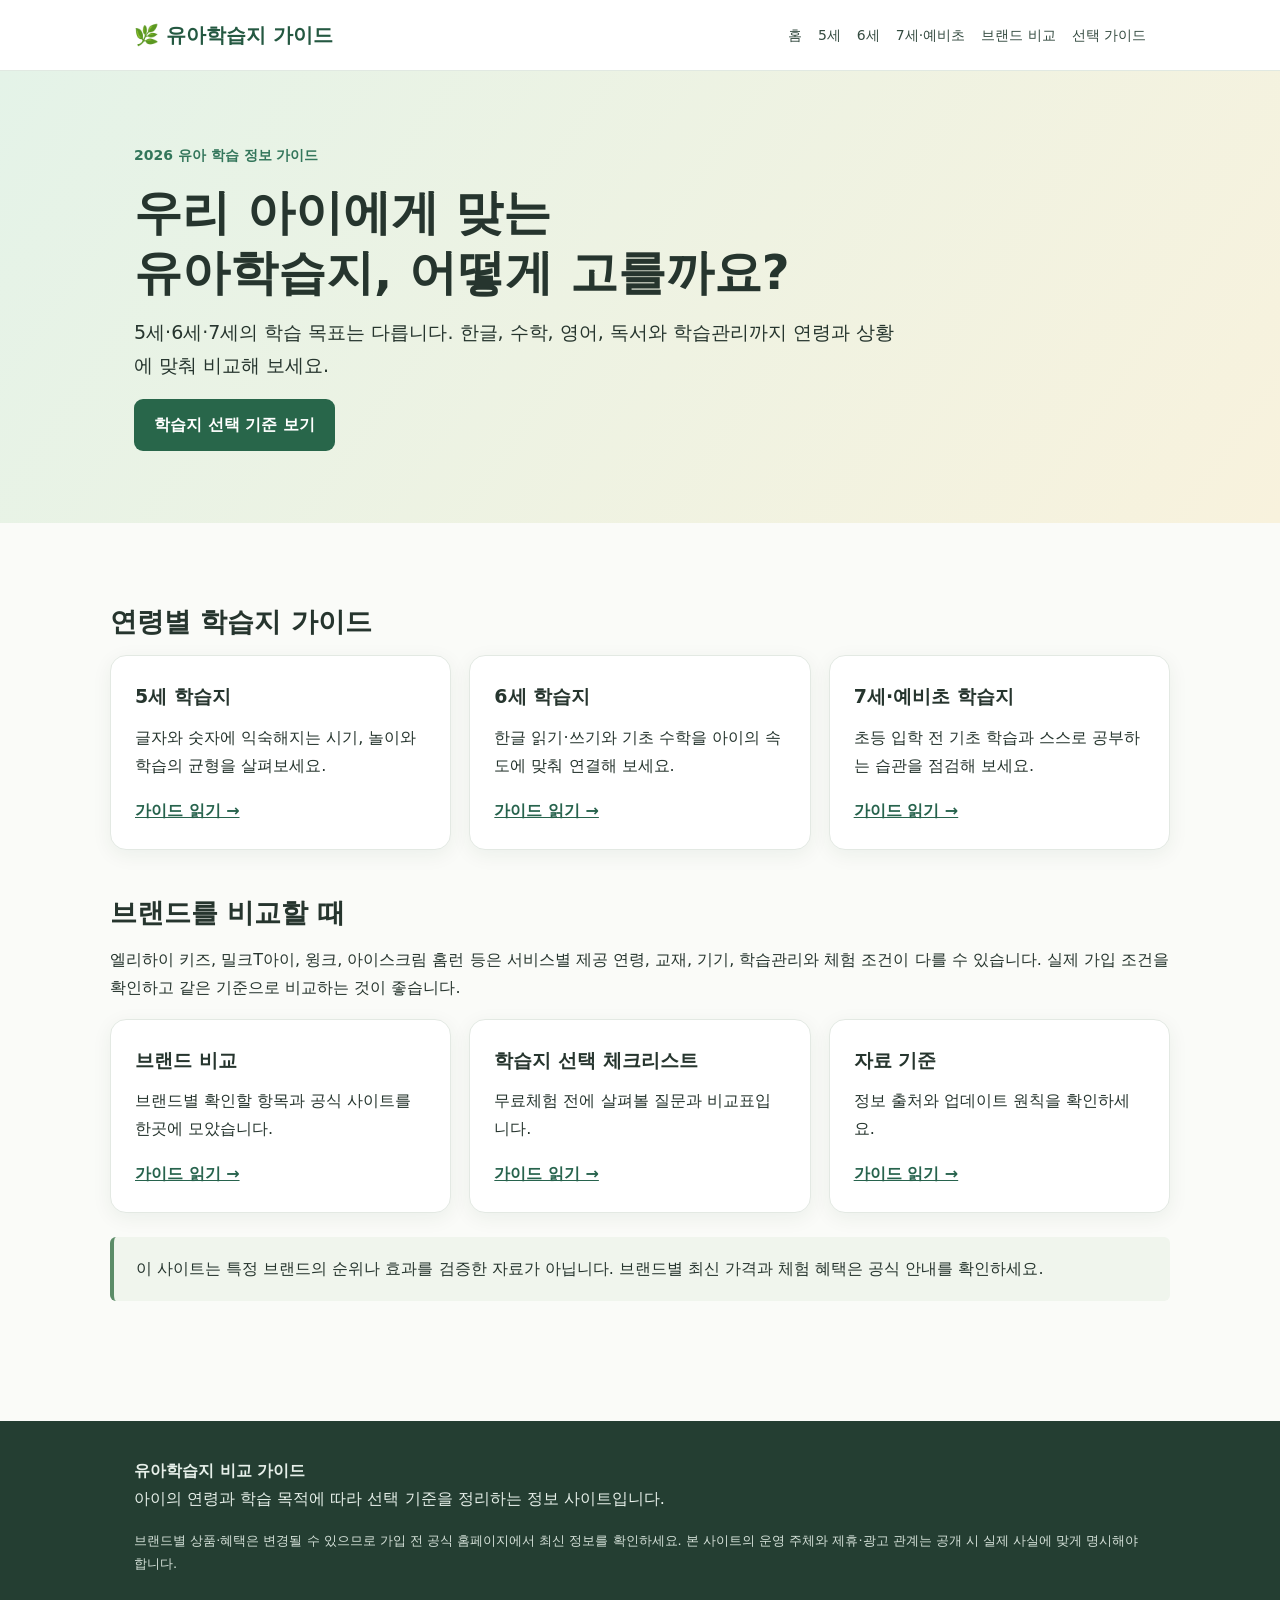
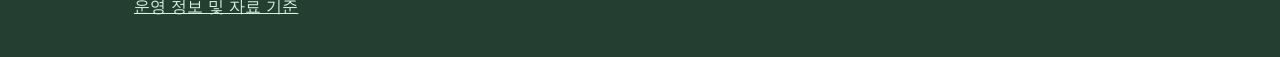
==== index.html @ fa005f48 "Add files via upload" ====
<!doctype html><html lang="ko"><head><meta charset="utf-8"><meta name="viewport" content="width=device-width, initial-scale=1"><title>유아학습지 추천·비교 | 유아학습지 비교 가이드</title><meta name="description" content="5세부터 7세까지 유아학습지를 고를 때 확인할 학습 과목, 관리 방식, 무료체험 및 비교 기준을 정리했습니다."><meta name="robots" content="index,follow,max-snippet:-1"><link rel="canonical" href="https://jjh950621-star.github.io/index.html"><link rel="stylesheet" href="style.css"><meta property="og:type" content="website"><meta property="og:title" content="유아학습지 추천·비교"><meta property="og:description" content="5세부터 7세까지 유아학습지를 고를 때 확인할 학습 과목, 관리 방식, 무료체험 및 비교 기준을 정리했습니다."><meta property="og:url" content="https://jjh950621-star.github.io/index.html"><script type="application/ld+json">{"@context":"https://schema.org","@type":"WebPage","name":"유아학습지 추천·비교","description":"5세부터 7세까지 유아학습지를 고를 때 확인할 학습 과목, 관리 방식, 무료체험 및 비교 기준을 정리했습니다.","inLanguage":"ko-KR","url":"https://jjh950621-star.github.io/index.html"}</script></head><body><header><div class="wrap nav"><a class="logo" href="index.html">🌿 유아학습지 가이드</a><nav class="links" aria-label="주요 메뉴"><a href="index.html">홈</a><a href="age-5.html">5세</a><a href="age-6.html">6세</a><a href="age-7.html">7세·예비초</a><a href="brands.html">브랜드 비교</a><a href="guide.html">선택 가이드</a></nav></div></header><section class="hero"><div class="wrap"><div class="eyebrow">2026 유아 학습 정보 가이드</div><h1>우리 아이에게 맞는<br>유아학습지, 어떻게 고를까요?</h1><p class="lead">5세·6세·7세의 학습 목표는 다릅니다. 한글, 수학, 영어, 독서와 학습관리까지 연령과 상황에 맞춰 비교해 보세요.</p><a class="btn" href="guide.html">학습지 선택 기준 보기</a></div></section><main class="wrap section"><h2>연령별 학습지 가이드</h2><div class="grid"><article class="card"><h3>5세 학습지</h3><p>글자와 숫자에 익숙해지는 시기, 놀이와 학습의 균형을 살펴보세요.</p><a href="age-5.html">가이드 읽기 →</a></article><article class="card"><h3>6세 학습지</h3><p>한글 읽기·쓰기와 기초 수학을 아이의 속도에 맞춰 연결해 보세요.</p><a href="age-6.html">가이드 읽기 →</a></article><article class="card"><h3>7세·예비초 학습지</h3><p>초등 입학 전 기초 학습과 스스로 공부하는 습관을 점검해 보세요.</p><a href="age-7.html">가이드 읽기 →</a></article></div><h2>브랜드를 비교할 때</h2><p>엘리하이 키즈, 밀크T아이, 윙크, 아이스크림 홈런 등은 서비스별 제공 연령, 교재, 기기, 학습관리와 체험 조건이 다를 수 있습니다. 실제 가입 조건을 확인하고 같은 기준으로 비교하는 것이 좋습니다.</p><div class="grid"><article class="card"><h3>브랜드 비교</h3><p>브랜드별 확인할 항목과 공식 사이트를 한곳에 모았습니다.</p><a href="brands.html">가이드 읽기 →</a></article><article class="card"><h3>학습지 선택 체크리스트</h3><p>무료체험 전에 살펴볼 질문과 비교표입니다.</p><a href="guide.html">가이드 읽기 →</a></article><article class="card"><h3>자료 기준</h3><p>정보 출처와 업데이트 원칙을 확인하세요.</p><a href="about.html">가이드 읽기 →</a></article></div><div class="notice">이 사이트는 특정 브랜드의 순위나 효과를 검증한 자료가 아닙니다. 브랜드별 최신 가격과 체험 혜택은 공식 안내를 확인하세요.</div></main><footer><div class="wrap"><strong>유아학습지 비교 가이드</strong><p>아이의 연령과 학습 목적에 따라 선택 기준을 정리하는 정보 사이트입니다.</p><p class="small" style="color:#d5e1d9">브랜드별 상품·혜택은 변경될 수 있으므로 가입 전 공식 홈페이지에서 최신 정보를 확인하세요. 본 사이트의 운영 주체와 제휴·광고 관계는 공개 시 실제 사실에 맞게 명시해야 합니다.</p><a href="about.html">운영 정보 및 자료 기준</a></div></footer></body></html>
---- style.css ----
*{box-sizing:border-box}body{margin:0;font-family:system-ui,-apple-system,"Noto Sans KR",sans-serif;color:#26352e;background:#fafbf8;line-height:1.75}a{color:#27634d}header{background:#fff;border-bottom:1px solid #e1e9e2;position:sticky;top:0;z-index:2}.wrap{max-width:1060px;margin:auto;padding:0 24px}.nav{display:flex;justify-content:space-between;align-items:center;gap:16px;min-height:70px}.logo{font-size:20px;font-weight:800;text-decoration:none;color:#245841}.links{display:flex;flex-wrap:wrap;gap:16px}.links a{text-decoration:none;font-size:14px;color:#344b40}.hero{background:linear-gradient(125deg,#e4f3e8,#f8f2dd);padding:72px 0}.eyebrow{font-weight:700;color:#33765b;font-size:14px}h1{font-size:clamp(30px,5vw,48px);line-height:1.25;margin:14px 0}h2{font-size:27px;line-height:1.35;margin:45px 0 15px}h3{font-size:19px;margin:0 0 10px}p{margin:0 0 17px}.lead{font-size:19px;max-width:760px}.section{padding:36px 0}.grid{display:grid;grid-template-columns:repeat(3,1fr);gap:18px}.card{background:#fff;border:1px solid #e3e9e3;border-radius:16px;padding:24px;box-shadow:0 5px 20px #173a2610}.card a{font-weight:700}.tag{display:inline-block;background:#e6f3eb;color:#286349;padding:3px 10px;border-radius:20px;font-size:13px;margin-bottom:12px}.notice{padding:18px 22px;background:#f0f5ed;border-left:4px solid #5b8c67;border-radius:6px;margin:24px 0}.tablewrap{overflow:auto}table{width:100%;border-collapse:collapse;background:white}th,td{padding:14px;border:1px solid #dfe8df;text-align:left;vertical-align:top;min-width:145px}th{background:#e9f3eb}details{background:#fff;border:1px solid #e2e8e0;border-radius:10px;padding:15px 20px;margin:10px 0}summary{font-weight:700;cursor:pointer}footer{background:#243e32;color:#e6efe9;margin-top:60px;padding:36px 0}footer a{color:#d5f2df}.crumb{font-size:13px;color:#66756b;padding-top:22px}.article{max-width:850px}.small{font-size:13px;color:#66756b}.btn{display:inline-block;padding:12px 20px;background:#28664a;color:white;text-decoration:none;border-radius:9px;font-weight:700}@media(max-width:720px){.nav{align-items:flex-start;flex-direction:column;padding:14px 0}.links{gap:10px}.grid{grid-template-columns:1fr}.hero{padding:48px 0}.section{padding:20px 0}h2{font-size:23px}}
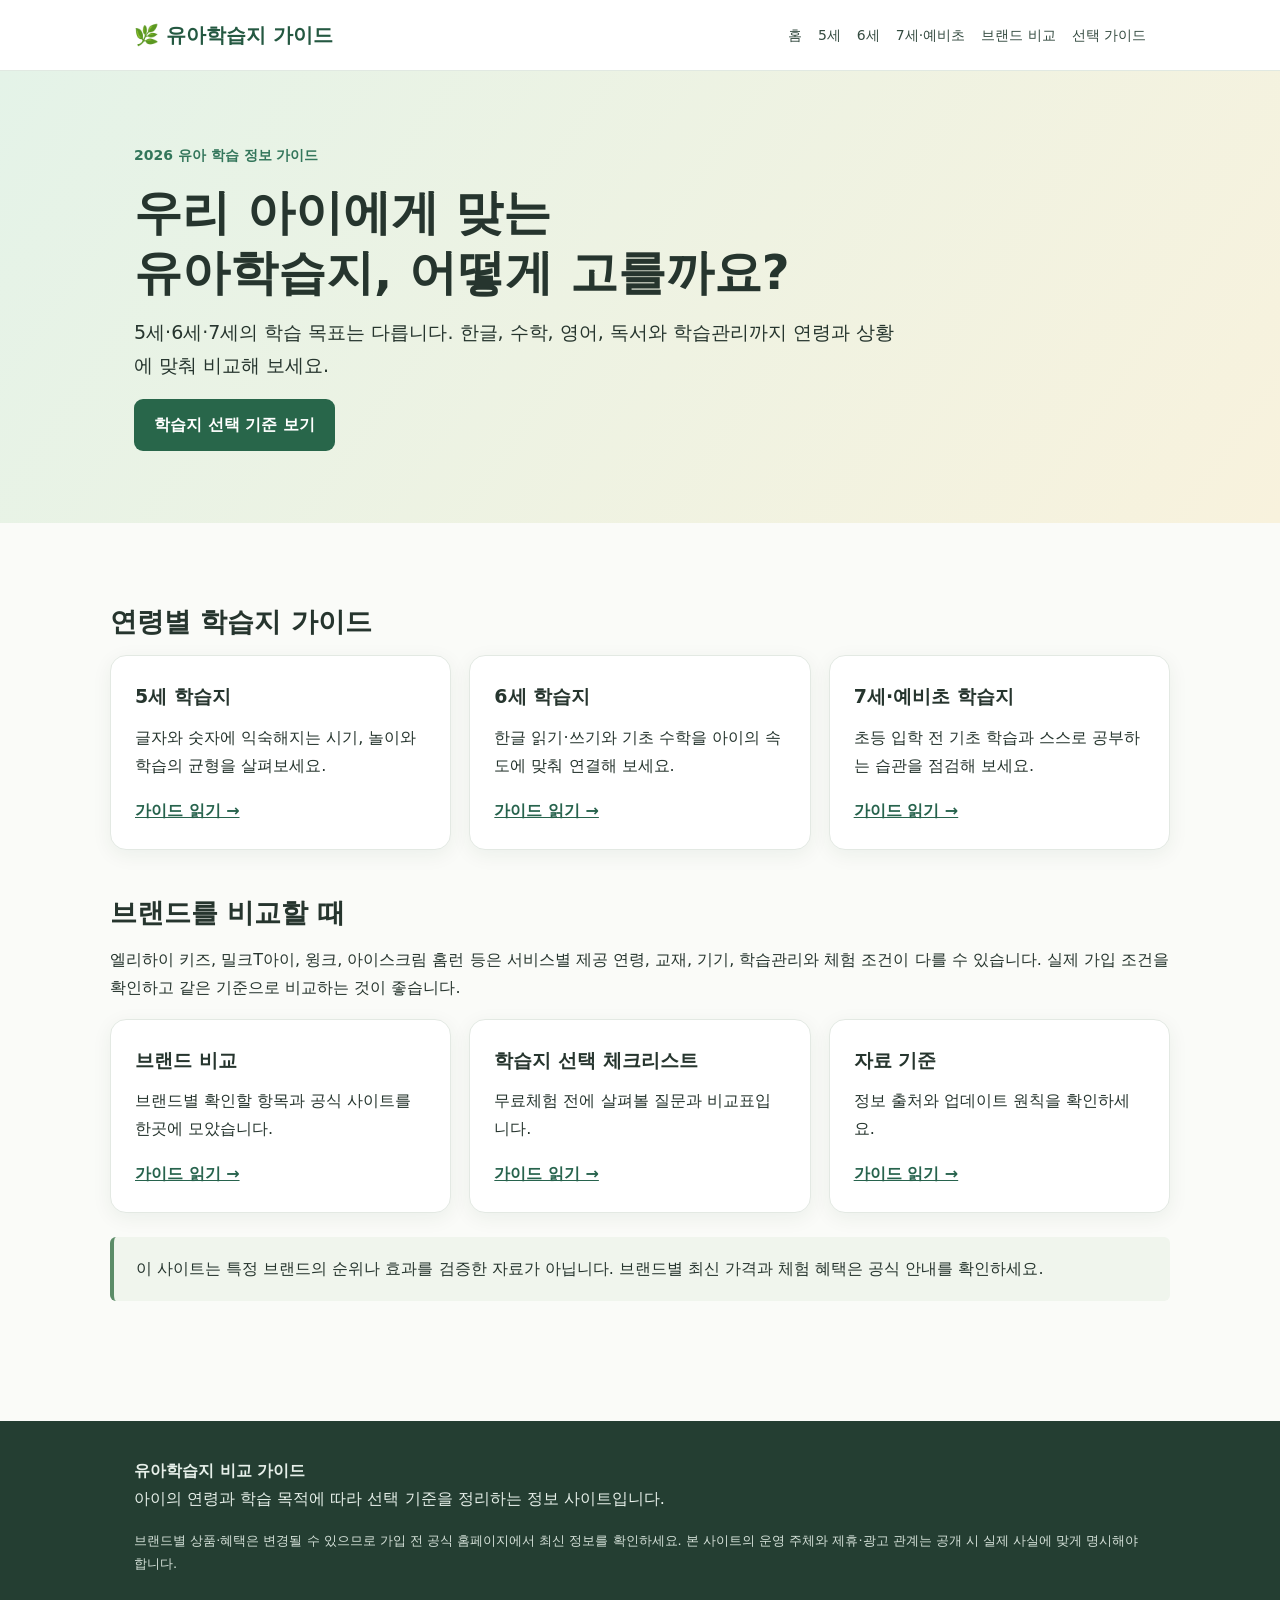
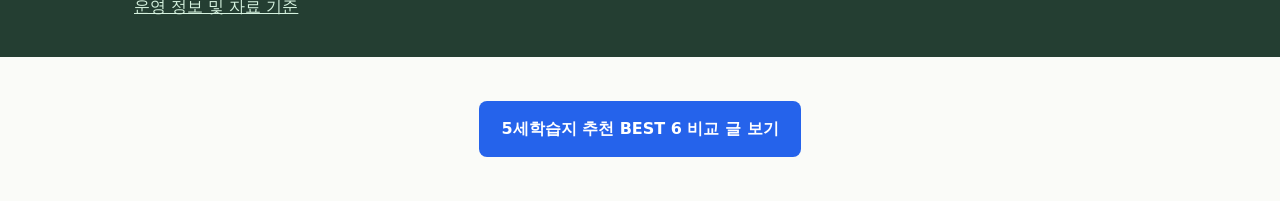
==== commit e1139fe1: "Update index.html" ====
--- a/index.html
+++ b/index.html
@@ -1 +1,3 @@
-<!doctype html><html lang="ko"><head><meta charset="utf-8"><meta name="viewport" content="width=device-width, initial-scale=1"><title>유아학습지 추천·비교 | 유아학습지 비교 가이드</title><meta name="description" content="5세부터 7세까지 유아학습지를 고를 때 확인할 학습 과목, 관리 방식, 무료체험 및 비교 기준을 정리했습니다."><meta name="robots" content="index,follow,max-snippet:-1"><link rel="canonical" href="https://jjh950621-star.github.io/index.html"><link rel="stylesheet" href="style.css"><meta property="og:type" content="website"><meta property="og:title" content="유아학습지 추천·비교"><meta property="og:description" content="5세부터 7세까지 유아학습지를 고를 때 확인할 학습 과목, 관리 방식, 무료체험 및 비교 기준을 정리했습니다."><meta property="og:url" content="https://jjh950621-star.github.io/index.html"><script type="application/ld+json">{"@context":"https://schema.org","@type":"WebPage","name":"유아학습지 추천·비교","description":"5세부터 7세까지 유아학습지를 고를 때 확인할 학습 과목, 관리 방식, 무료체험 및 비교 기준을 정리했습니다.","inLanguage":"ko-KR","url":"https://jjh950621-star.github.io/index.html"}</script></head><body><header><div class="wrap nav"><a class="logo" href="index.html">🌿 유아학습지 가이드</a><nav class="links" aria-label="주요 메뉴"><a href="index.html">홈</a><a href="age-5.html">5세</a><a href="age-6.html">6세</a><a href="age-7.html">7세·예비초</a><a href="brands.html">브랜드 비교</a><a href="guide.html">선택 가이드</a></nav></div></header><section class="hero"><div class="wrap"><div class="eyebrow">2026 유아 학습 정보 가이드</div><h1>우리 아이에게 맞는<br>유아학습지, 어떻게 고를까요?</h1><p class="lead">5세·6세·7세의 학습 목표는 다릅니다. 한글, 수학, 영어, 독서와 학습관리까지 연령과 상황에 맞춰 비교해 보세요.</p><a class="btn" href="guide.html">학습지 선택 기준 보기</a></div></section><main class="wrap section"><h2>연령별 학습지 가이드</h2><div class="grid"><article class="card"><h3>5세 학습지</h3><p>글자와 숫자에 익숙해지는 시기, 놀이와 학습의 균형을 살펴보세요.</p><a href="age-5.html">가이드 읽기 →</a></article><article class="card"><h3>6세 학습지</h3><p>한글 읽기·쓰기와 기초 수학을 아이의 속도에 맞춰 연결해 보세요.</p><a href="age-6.html">가이드 읽기 →</a></article><article class="card"><h3>7세·예비초 학습지</h3><p>초등 입학 전 기초 학습과 스스로 공부하는 습관을 점검해 보세요.</p><a href="age-7.html">가이드 읽기 →</a></article></div><h2>브랜드를 비교할 때</h2><p>엘리하이 키즈, 밀크T아이, 윙크, 아이스크림 홈런 등은 서비스별 제공 연령, 교재, 기기, 학습관리와 체험 조건이 다를 수 있습니다. 실제 가입 조건을 확인하고 같은 기준으로 비교하는 것이 좋습니다.</p><div class="grid"><article class="card"><h3>브랜드 비교</h3><p>브랜드별 확인할 항목과 공식 사이트를 한곳에 모았습니다.</p><a href="brands.html">가이드 읽기 →</a></article><article class="card"><h3>학습지 선택 체크리스트</h3><p>무료체험 전에 살펴볼 질문과 비교표입니다.</p><a href="guide.html">가이드 읽기 →</a></article><article class="card"><h3>자료 기준</h3><p>정보 출처와 업데이트 원칙을 확인하세요.</p><a href="about.html">가이드 읽기 →</a></article></div><div class="notice">이 사이트는 특정 브랜드의 순위나 효과를 검증한 자료가 아닙니다. 브랜드별 최신 가격과 체험 혜택은 공식 안내를 확인하세요.</div></main><footer><div class="wrap"><strong>유아학습지 비교 가이드</strong><p>아이의 연령과 학습 목적에 따라 선택 기준을 정리하는 정보 사이트입니다.</p><p class="small" style="color:#d5e1d9">브랜드별 상품·혜택은 변경될 수 있으므로 가입 전 공식 홈페이지에서 최신 정보를 확인하세요. 본 사이트의 운영 주체와 제휴·광고 관계는 공개 시 실제 사실에 맞게 명시해야 합니다.</p><a href="about.html">운영 정보 및 자료 기준</a></div></footer></body></html>+<!doctype html><html lang="ko"><head><meta charset="utf-8"><meta name="viewport" content="width=device-width, initial-scale=1"><title>유아학습지 추천·비교 | 유아학습지 비교 가이드</title><meta name="description" content="5세부터 7세까지 유아학습지를 고를 때 확인할 학습 과목, 관리 방식, 무료체험 및 비교 기준을 정리했습니다."><meta name="robots" content="index,follow,max-snippet:-1"><link rel="canonical" href="https://jjh950621-star.github.io/index.html"><link rel="stylesheet" href="style.css"><meta property="og:type" content="website"><meta property="og:title" content="유아학습지 추천·비교"><meta property="og:description" content="5세부터 7세까지 유아학습지를 고를 때 확인할 학습 과목, 관리 방식, 무료체험 및 비교 기준을 정리했습니다."><meta property="og:url" content="https://jjh950621-star.github.io/index.html"><script type="application/ld+json">{"@context":"https://schema.org","@type":"WebPage","name":"유아학습지 추천·비교","description":"5세부터 7세까지 유아학습지를 고를 때 확인할 학습 과목, 관리 방식, 무료체험 및 비교 기준을 정리했습니다.","inLanguage":"ko-KR","url":"https://jjh950621-star.github.io/index.html"}</script></head><body><header><div class="wrap nav"><a class="logo" href="index.html">🌿 유아학습지 가이드</a><nav class="links" aria-label="주요 메뉴"><a href="index.html">홈</a><a href="age-5.html">5세</a><a href="age-6.html">6세</a><a href="age-7.html">7세·예비초</a><a href="brands.html">브랜드 비교</a><a href="guide.html">선택 가이드</a></nav></div></header><section class="hero"><div class="wrap"><div class="eyebrow">2026 유아 학습 정보 가이드</div><h1>우리 아이에게 맞는<br>유아학습지, 어떻게 고를까요?</h1><p class="lead">5세·6세·7세의 학습 목표는 다릅니다. 한글, 수학, 영어, 독서와 학습관리까지 연령과 상황에 맞춰 비교해 보세요.</p><a class="btn" href="guide.html">학습지 선택 기준 보기</a></div></section><main class="wrap section"><h2>연령별 학습지 가이드</h2><div class="grid"><article class="card"><h3>5세 학습지</h3><p>글자와 숫자에 익숙해지는 시기, 놀이와 학습의 균형을 살펴보세요.</p><a href="age-5.html">가이드 읽기 →</a></article><article class="card"><h3>6세 학습지</h3><p>한글 읽기·쓰기와 기초 수학을 아이의 속도에 맞춰 연결해 보세요.</p><a href="age-6.html">가이드 읽기 →</a></article><article class="card"><h3>7세·예비초 학습지</h3><p>초등 입학 전 기초 학습과 스스로 공부하는 습관을 점검해 보세요.</p><a href="age-7.html">가이드 읽기 →</a></article></div><h2>브랜드를 비교할 때</h2><p>엘리하이 키즈, 밀크T아이, 윙크, 아이스크림 홈런 등은 서비스별 제공 연령, 교재, 기기, 학습관리와 체험 조건이 다를 수 있습니다. 실제 가입 조건을 확인하고 같은 기준으로 비교하는 것이 좋습니다.</p><div class="grid"><article class="card"><h3>브랜드 비교</h3><p>브랜드별 확인할 항목과 공식 사이트를 한곳에 모았습니다.</p><a href="brands.html">가이드 읽기 →</a></article><article class="card"><h3>학습지 선택 체크리스트</h3><p>무료체험 전에 살펴볼 질문과 비교표입니다.</p><a href="guide.html">가이드 읽기 →</a></article><article class="card"><h3>자료 기준</h3><p>정보 출처와 업데이트 원칙을 확인하세요.</p><a href="about.html">가이드 읽기 →</a></article></div><div class="notice">이 사이트는 특정 브랜드의 순위나 효과를 검증한 자료가 아닙니다. 브랜드별 최신 가격과 체험 혜택은 공식 안내를 확인하세요.</div></main><footer><div class="wrap"><strong>유아학습지 비교 가이드</strong><p>아이의 연령과 학습 목적에 따라 선택 기준을 정리하는 정보 사이트입니다.</p><p class="small" style="color:#d5e1d9">브랜드별 상품·혜택은 변경될 수 있으므로 가입 전 공식 홈페이지에서 최신 정보를 확인하세요. 본 사이트의 운영 주체와 제휴·광고 관계는 공개 시 실제 사실에 맞게 명시해야 합니다.</p><a href="about.html">운영 정보 및 자료 기준</a></div></footer><div style="max-width:900px;margin:24px auto;padding:20px;text-align:center">
+<a href="5se-study-best6.html" style="display:inline-block;padding:14px 22px;background:#2563eb;color:white;border-radius:8px;text-decoration:none;font-weight:bold">5세학습지 추천 BEST 6 비교 글 보기</a>
+</div></body></html>
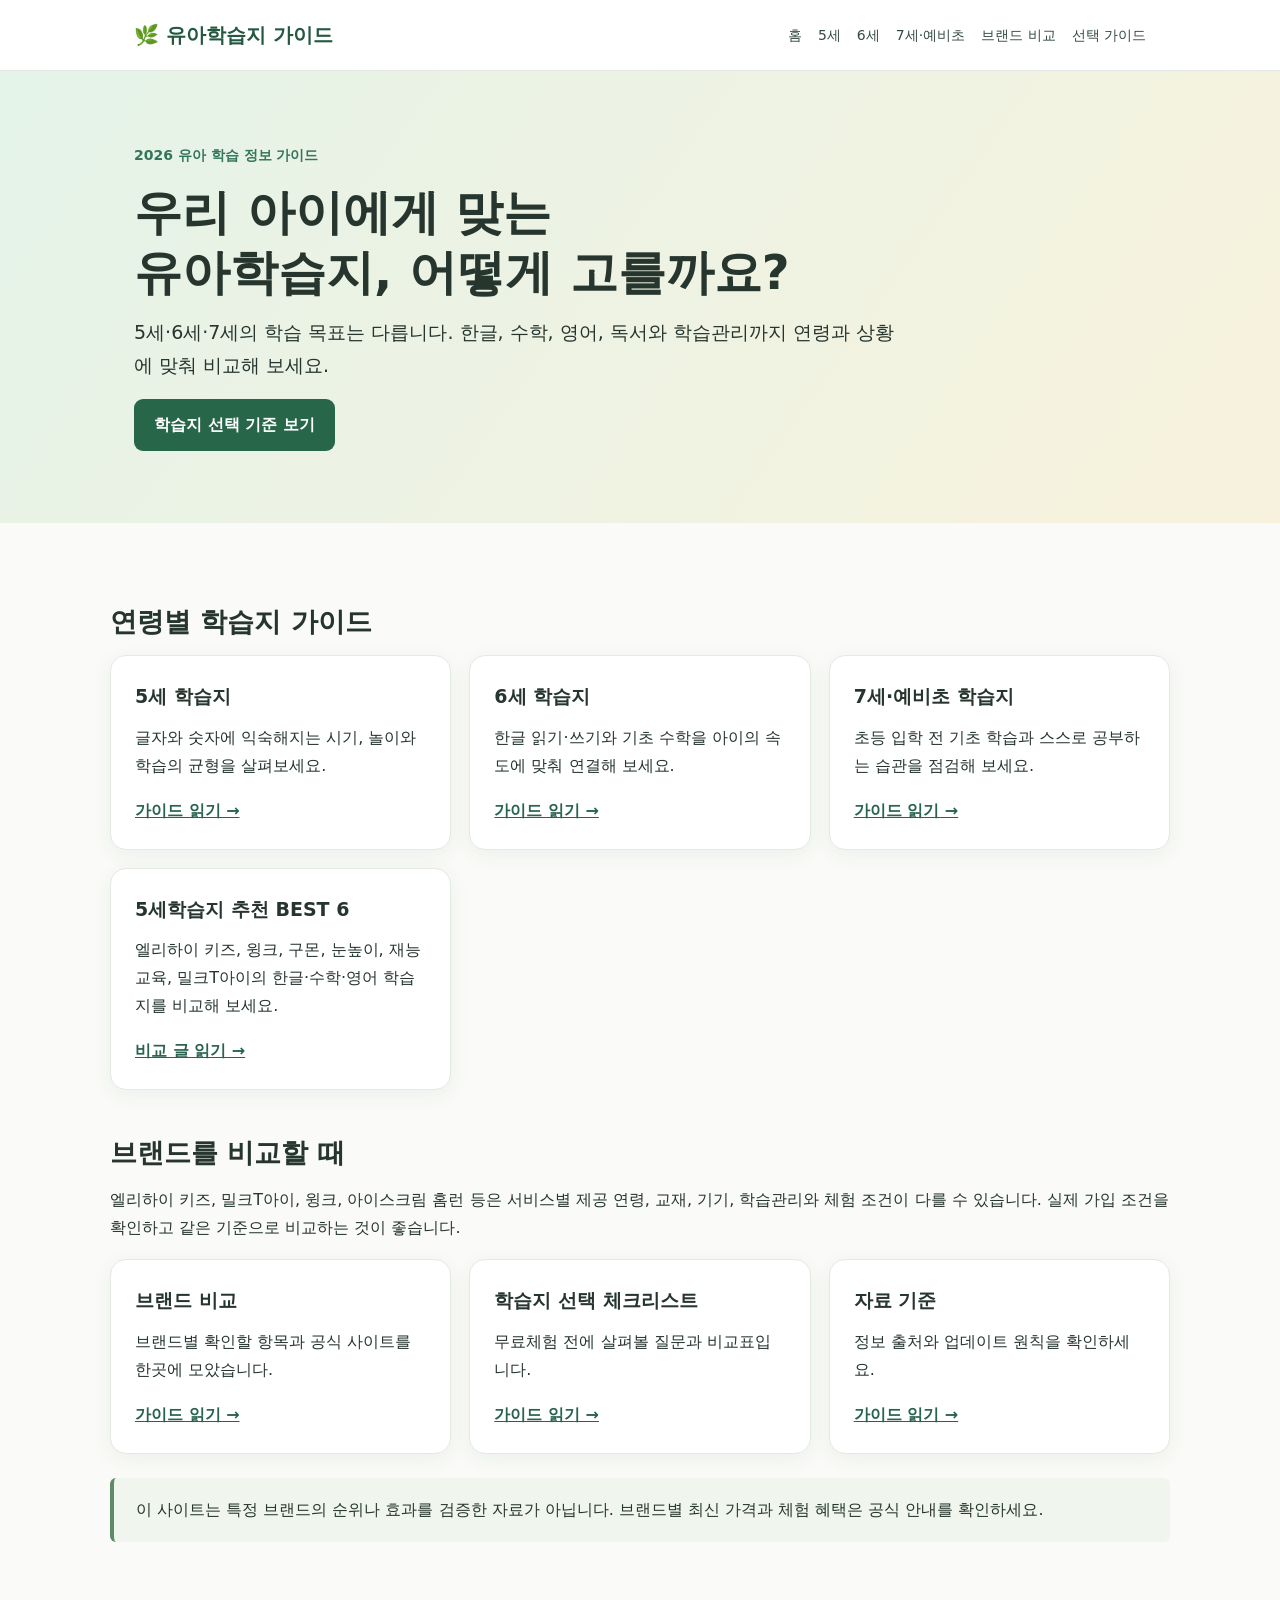
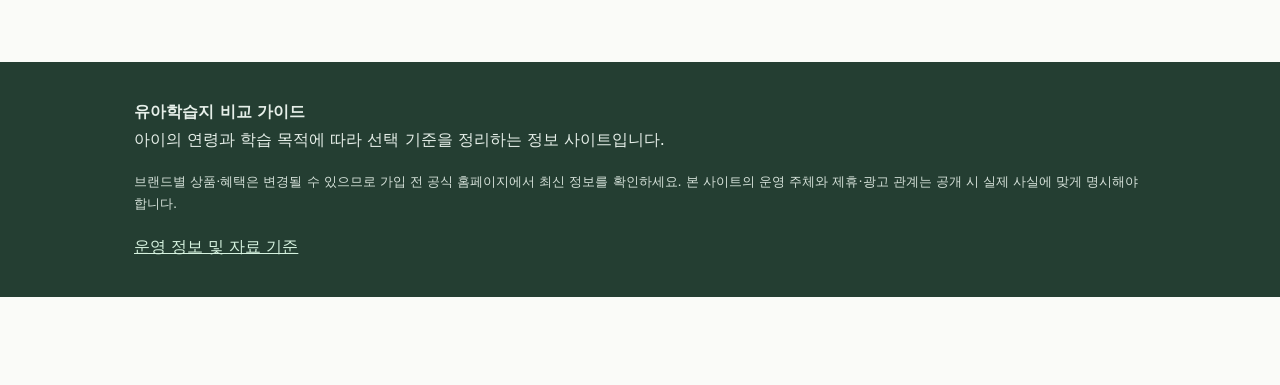
==== commit e57ab665: "Update index.html" ====
--- a/index.html
+++ b/index.html
@@ -1,3 +1,9 @@
-<!doctype html><html lang="ko"><head><meta charset="utf-8"><meta name="viewport" content="width=device-width, initial-scale=1"><title>유아학습지 추천·비교 | 유아학습지 비교 가이드</title><meta name="description" content="5세부터 7세까지 유아학습지를 고를 때 확인할 학습 과목, 관리 방식, 무료체험 및 비교 기준을 정리했습니다."><meta name="robots" content="index,follow,max-snippet:-1"><link rel="canonical" href="https://jjh950621-star.github.io/index.html"><link rel="stylesheet" href="style.css"><meta property="og:type" content="website"><meta property="og:title" content="유아학습지 추천·비교"><meta property="og:description" content="5세부터 7세까지 유아학습지를 고를 때 확인할 학습 과목, 관리 방식, 무료체험 및 비교 기준을 정리했습니다."><meta property="og:url" content="https://jjh950621-star.github.io/index.html"><script type="application/ld+json">{"@context":"https://schema.org","@type":"WebPage","name":"유아학습지 추천·비교","description":"5세부터 7세까지 유아학습지를 고를 때 확인할 학습 과목, 관리 방식, 무료체험 및 비교 기준을 정리했습니다.","inLanguage":"ko-KR","url":"https://jjh950621-star.github.io/index.html"}</script></head><body><header><div class="wrap nav"><a class="logo" href="index.html">🌿 유아학습지 가이드</a><nav class="links" aria-label="주요 메뉴"><a href="index.html">홈</a><a href="age-5.html">5세</a><a href="age-6.html">6세</a><a href="age-7.html">7세·예비초</a><a href="brands.html">브랜드 비교</a><a href="guide.html">선택 가이드</a></nav></div></header><section class="hero"><div class="wrap"><div class="eyebrow">2026 유아 학습 정보 가이드</div><h1>우리 아이에게 맞는<br>유아학습지, 어떻게 고를까요?</h1><p class="lead">5세·6세·7세의 학습 목표는 다릅니다. 한글, 수학, 영어, 독서와 학습관리까지 연령과 상황에 맞춰 비교해 보세요.</p><a class="btn" href="guide.html">학습지 선택 기준 보기</a></div></section><main class="wrap section"><h2>연령별 학습지 가이드</h2><div class="grid"><article class="card"><h3>5세 학습지</h3><p>글자와 숫자에 익숙해지는 시기, 놀이와 학습의 균형을 살펴보세요.</p><a href="age-5.html">가이드 읽기 →</a></article><article class="card"><h3>6세 학습지</h3><p>한글 읽기·쓰기와 기초 수학을 아이의 속도에 맞춰 연결해 보세요.</p><a href="age-6.html">가이드 읽기 →</a></article><article class="card"><h3>7세·예비초 학습지</h3><p>초등 입학 전 기초 학습과 스스로 공부하는 습관을 점검해 보세요.</p><a href="age-7.html">가이드 읽기 →</a></article></div><h2>브랜드를 비교할 때</h2><p>엘리하이 키즈, 밀크T아이, 윙크, 아이스크림 홈런 등은 서비스별 제공 연령, 교재, 기기, 학습관리와 체험 조건이 다를 수 있습니다. 실제 가입 조건을 확인하고 같은 기준으로 비교하는 것이 좋습니다.</p><div class="grid"><article class="card"><h3>브랜드 비교</h3><p>브랜드별 확인할 항목과 공식 사이트를 한곳에 모았습니다.</p><a href="brands.html">가이드 읽기 →</a></article><article class="card"><h3>학습지 선택 체크리스트</h3><p>무료체험 전에 살펴볼 질문과 비교표입니다.</p><a href="guide.html">가이드 읽기 →</a></article><article class="card"><h3>자료 기준</h3><p>정보 출처와 업데이트 원칙을 확인하세요.</p><a href="about.html">가이드 읽기 →</a></article></div><div class="notice">이 사이트는 특정 브랜드의 순위나 효과를 검증한 자료가 아닙니다. 브랜드별 최신 가격과 체험 혜택은 공식 안내를 확인하세요.</div></main><footer><div class="wrap"><strong>유아학습지 비교 가이드</strong><p>아이의 연령과 학습 목적에 따라 선택 기준을 정리하는 정보 사이트입니다.</p><p class="small" style="color:#d5e1d9">브랜드별 상품·혜택은 변경될 수 있으므로 가입 전 공식 홈페이지에서 최신 정보를 확인하세요. 본 사이트의 운영 주체와 제휴·광고 관계는 공개 시 실제 사실에 맞게 명시해야 합니다.</p><a href="about.html">운영 정보 및 자료 기준</a></div></footer><div style="max-width:900px;margin:24px auto;padding:20px;text-align:center">
-<a href="5se-study-best6.html" style="display:inline-block;padding:14px 22px;background:#2563eb;color:white;border-radius:8px;text-decoration:none;font-weight:bold">5세학습지 추천 BEST 6 비교 글 보기</a>
-</div></body></html>
+<!doctype html><html lang="ko"><head><meta charset="utf-8"><meta name="viewport" content="width=device-width, initial-scale=1"><title>유아학습지 추천·비교 | 유아학습지 비교 가이드</title><meta name="description" content="5세부터 7세까지 유아학습지를 고를 때 확인할 학습 과목, 관리 방식, 무료체험 및 비교 기준을 정리했습니다."><meta name="robots" content="index,follow,max-snippet:-1"><link rel="canonical" href="https://jjh950621-star.github.io/index.html"><link rel="stylesheet" href="style.css"><meta property="og:type" content="website"><meta property="og:title" content="유아학습지 추천·비교"><meta property="og:description" content="5세부터 7세까지 유아학습지를 고를 때 확인할 학습 과목, 관리 방식, 무료체험 및 비교 기준을 정리했습니다."><meta property="og:url" content="https://jjh950621-star.github.io/index.html"><script type="application/ld+json">{"@context":"https://schema.org","@type":"WebPage","name":"유아학습지 추천·비교","description":"5세부터 7세까지 유아학습지를 고를 때 확인할 학습 과목, 관리 방식, 무료체험 및 비교 기준을 정리했습니다.","inLanguage":"ko-KR","url":"https://jjh950621-star.github.io/index.html"}</script></head><body><header><div class="wrap nav"><a class="logo" href="index.html">🌿 유아학습지 가이드</a><nav class="links" aria-label="주요 메뉴"><a href="index.html">홈</a><a href="age-5.html">5세</a><a href="age-6.html">6세</a><a href="age-7.html">7세·예비초</a><a href="brands.html">브랜드 비교</a><a href="guide.html">선택 가이드</a></nav></div></header><section class="hero"><div class="wrap"><div class="eyebrow">2026 유아 학습 정보 가이드</div><h1>우리 아이에게 맞는<br>유아학습지, 어떻게 고를까요?</h1><p class="lead">5세·6세·7세의 학습 목표는 다릅니다. 한글, 수학, 영어, 독서와 학습관리까지 연령과 상황에 맞춰 비교해 보세요.</p><a class="btn" href="guide.html">학습지 선택 기준 보기</a></div></section><main class="wrap section"><h2>연령별 학습지 가이드</h2><div class="grid"><article class="card"><h3>5세 학습지</h3><p>글자와 숫자에 익숙해지는 시기, 놀이와 학습의 균형을 살펴보세요.</p><a href="age-5.html">가이드 읽기 →</a></article><article class="card"><h3>6세 학습지</h3><p>한글 읽기·쓰기와 기초 수학을 아이의 속도에 맞춰 연결해 보세요.</p><a href="age-6.html">가이드 읽기 →</a></article><article class="card"><h3>7세·예비초 학습지</h3><p>초등 입학 전 기초 학습과 스스로 공부하는 습관을 점검해 보세요.</p><a href="age-7.html">가이드 읽기 →</a></article>
+<article class="card">
+  <h3>5세학습지 추천 BEST 6</h3>
+  <p>엘리하이 키즈, 윙크, 구몬, 눈높이, 재능교육, 밀크T아이의 한글·수학·영어 학습지를 비교해 보세요.</p>
+  <a href="5se-study-best6.html">비교 글 읽기 →</a>
+</article>
+</div><h2>브랜드를 비교할 때</h2><p>엘리하이 키즈, 밀크T아이, 윙크, 아이스크림 홈런 등은 서비스별 제공 연령, 교재, 기기, 학습관리와 체험 조건이 다를 수 있습니다. 실제 가입 조건을 확인하고 같은 기준으로 비교하는 것이 좋습니다.</p><div class="grid"><article class="card"><h3>브랜드 비교</h3><p>브랜드별 확인할 항목과 공식 사이트를 한곳에 모았습니다.</p><a href="brands.html">가이드 읽기 →</a></article><article class="card"><h3>학습지 선택 체크리스트</h3><p>무료체험 전에 살펴볼 질문과 비교표입니다.</p><a href="guide.html">가이드 읽기 →</a></article><article class="card"><h3>자료 기준</h3><p>정보 출처와 업데이트 원칙을 확인하세요.</p><a href="about.html">가이드 읽기 →</a></article></div><div class="notice">이 사이트는 특정 브랜드의 순위나 효과를 검증한 자료가 아닙니다. 브랜드별 최신 가격과 체험 혜택은 공식 안내를 확인하세요.</div></main><footer><div class="wrap"><strong>유아학습지 비교 가이드</strong><p>아이의 연령과 학습 목적에 따라 선택 기준을 정리하는 정보 사이트입니다.</p><p class="small" style="color:#d5e1d9">브랜드별 상품·혜택은 변경될 수 있으므로 가입 전 공식 홈페이지에서 최신 정보를 확인하세요. 본 사이트의 운영 주체와 제휴·광고 관계는 공개 시 실제 사실에 맞게 명시해야 합니다.</p><a href="about.html">운영 정보 및 자료 기준</a></div></footer><div style="max-width:900px;margin:24px auto;padding:20px;text-align:center">
+
+</body></html>
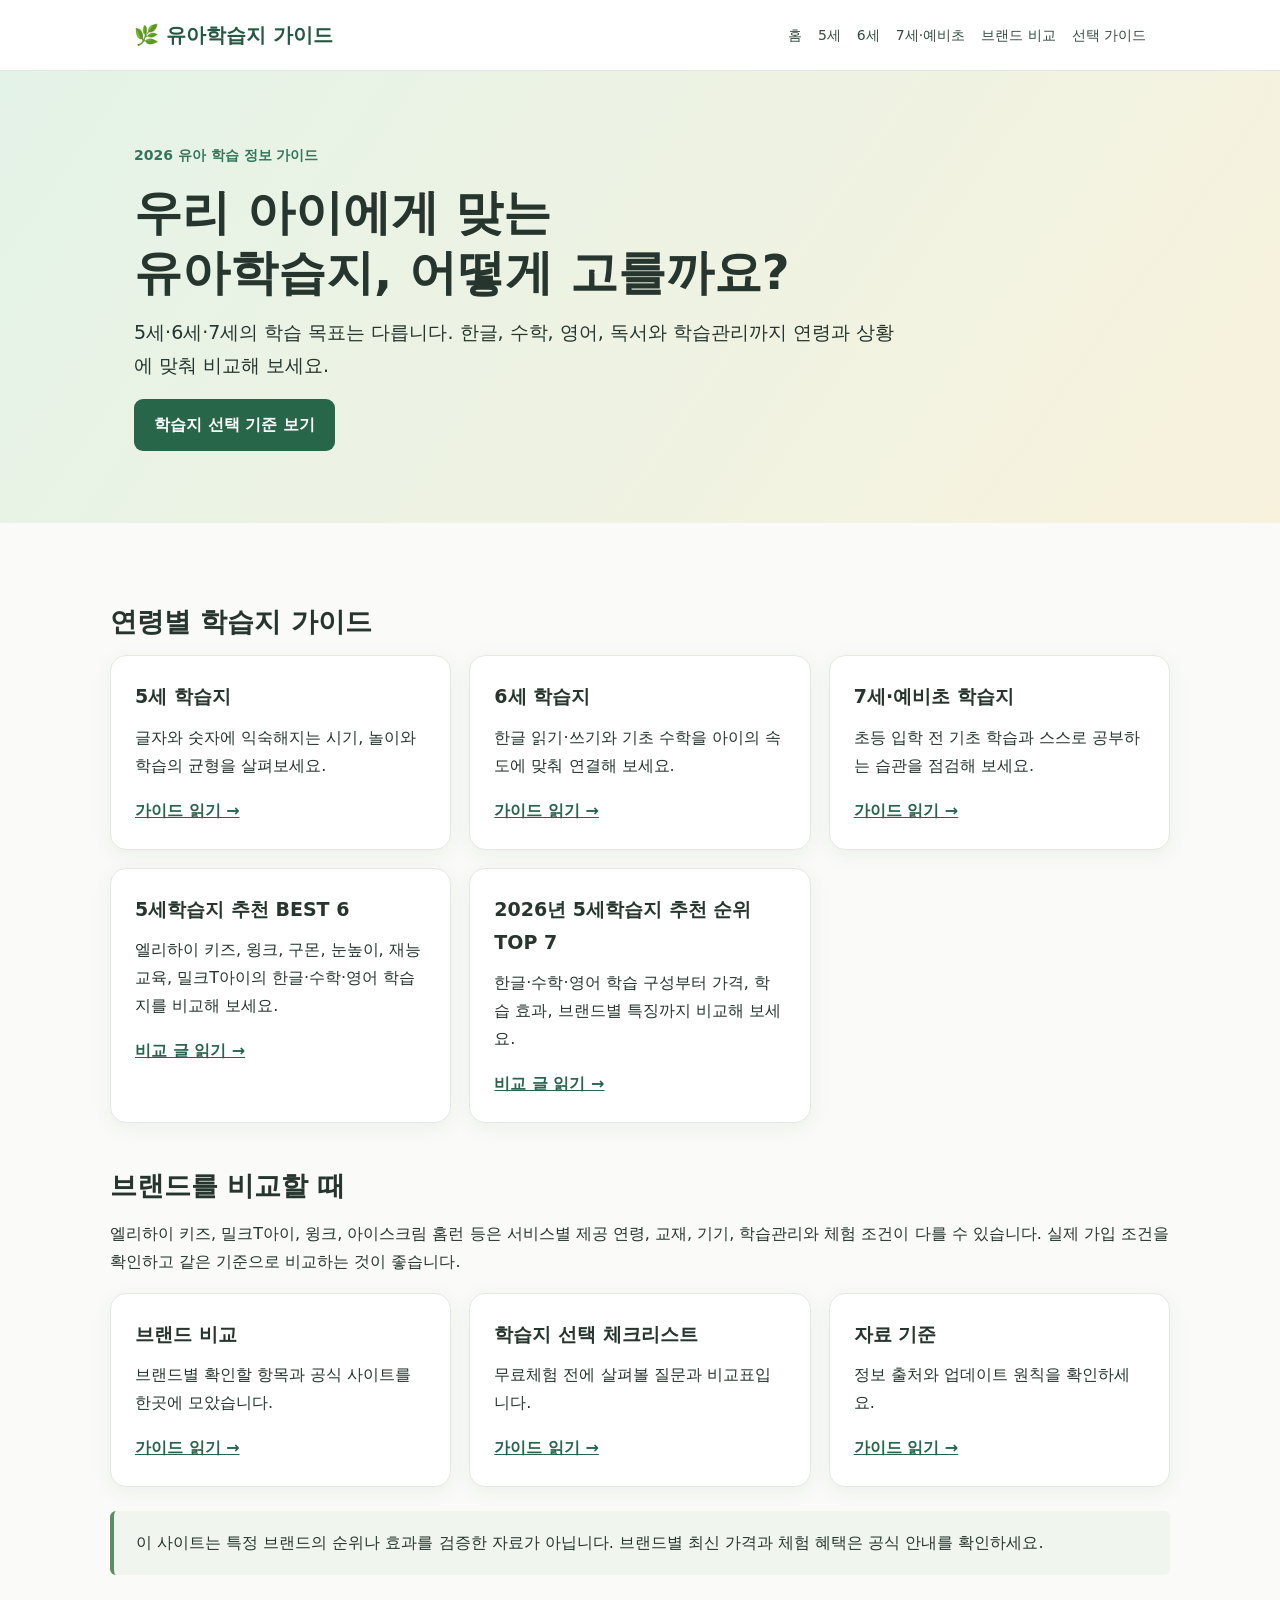
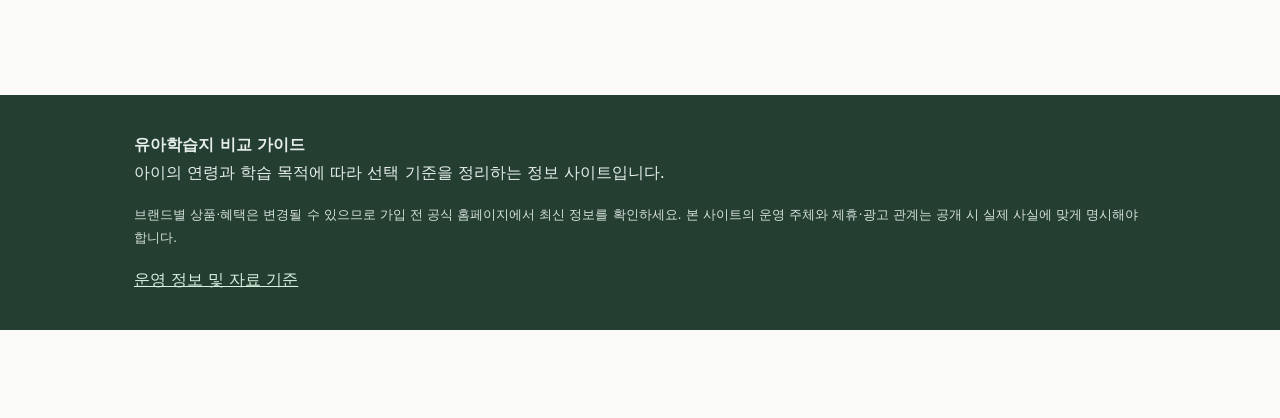
==== commit 88e5954c: "Update index.html" ====
--- a/index.html
+++ b/index.html
@@ -4,6 +4,13 @@
   <p>엘리하이 키즈, 윙크, 구몬, 눈높이, 재능교육, 밀크T아이의 한글·수학·영어 학습지를 비교해 보세요.</p>
   <a href="5se-study-best6.html">비교 글 읽기 →</a>
 </article>
+  
+<article class="card">
+  <h3>2026년 5세학습지 추천 순위 TOP 7</h3>
+  <p>한글·수학·영어 학습 구성부터 가격, 학습 효과, 브랜드별 특징까지 비교해 보세요.</p>
+  <a href="five-year-workbook.html">비교 글 읽기 →</a>
+</article>
+
 </div><h2>브랜드를 비교할 때</h2><p>엘리하이 키즈, 밀크T아이, 윙크, 아이스크림 홈런 등은 서비스별 제공 연령, 교재, 기기, 학습관리와 체험 조건이 다를 수 있습니다. 실제 가입 조건을 확인하고 같은 기준으로 비교하는 것이 좋습니다.</p><div class="grid"><article class="card"><h3>브랜드 비교</h3><p>브랜드별 확인할 항목과 공식 사이트를 한곳에 모았습니다.</p><a href="brands.html">가이드 읽기 →</a></article><article class="card"><h3>학습지 선택 체크리스트</h3><p>무료체험 전에 살펴볼 질문과 비교표입니다.</p><a href="guide.html">가이드 읽기 →</a></article><article class="card"><h3>자료 기준</h3><p>정보 출처와 업데이트 원칙을 확인하세요.</p><a href="about.html">가이드 읽기 →</a></article></div><div class="notice">이 사이트는 특정 브랜드의 순위나 효과를 검증한 자료가 아닙니다. 브랜드별 최신 가격과 체험 혜택은 공식 안내를 확인하세요.</div></main><footer><div class="wrap"><strong>유아학습지 비교 가이드</strong><p>아이의 연령과 학습 목적에 따라 선택 기준을 정리하는 정보 사이트입니다.</p><p class="small" style="color:#d5e1d9">브랜드별 상품·혜택은 변경될 수 있으므로 가입 전 공식 홈페이지에서 최신 정보를 확인하세요. 본 사이트의 운영 주체와 제휴·광고 관계는 공개 시 실제 사실에 맞게 명시해야 합니다.</p><a href="about.html">운영 정보 및 자료 기준</a></div></footer><div style="max-width:900px;margin:24px auto;padding:20px;text-align:center">
 
 </body></html>
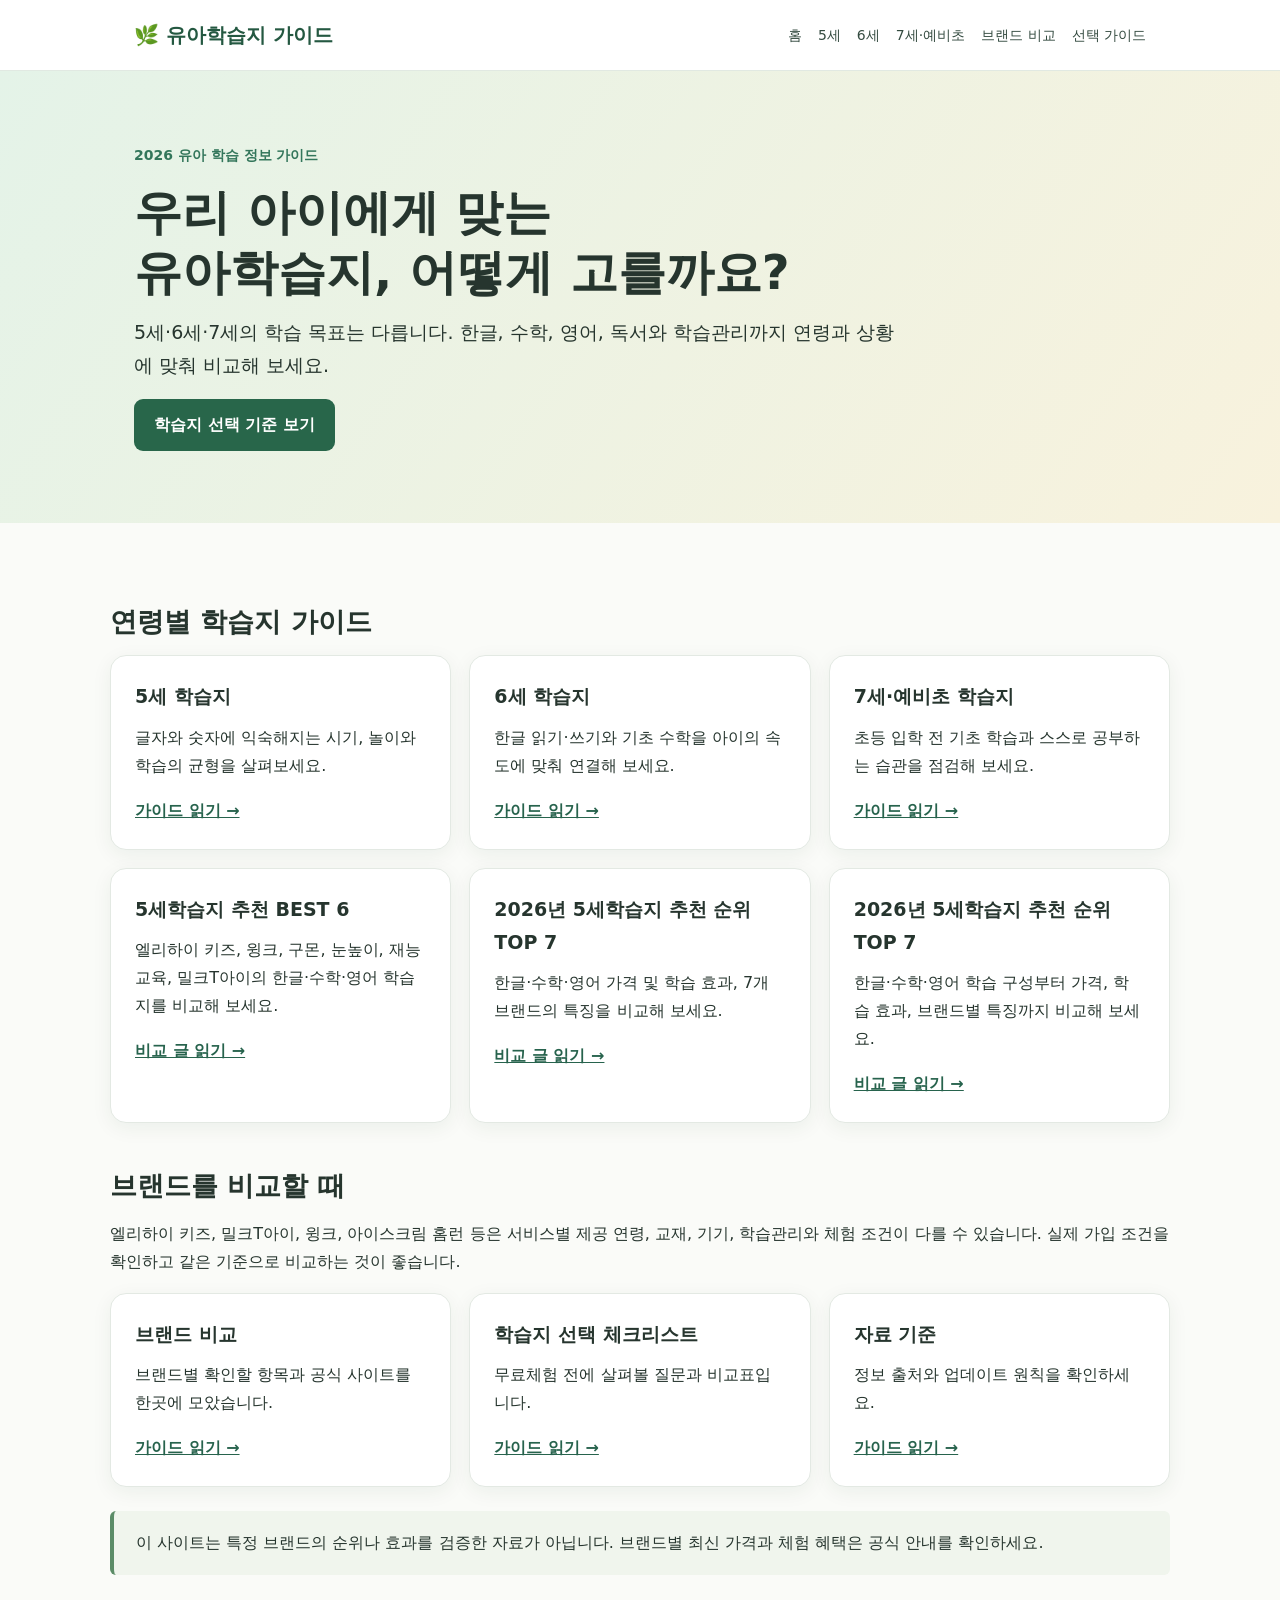
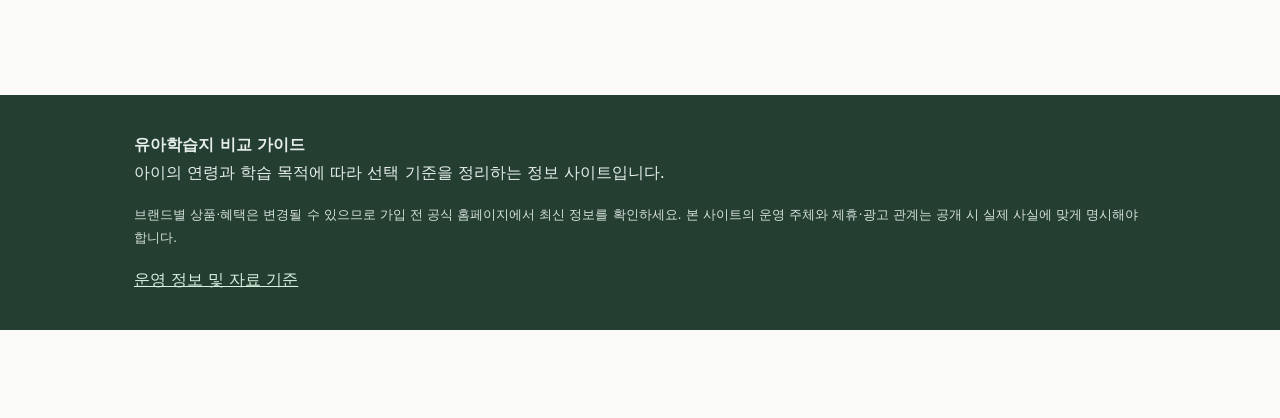
==== commit 72fc4202: "Update index.html" ====
--- a/index.html
+++ b/index.html
@@ -7,6 +7,15 @@
   
 <article class="card">
   <h3>2026년 5세학습지 추천 순위 TOP 7</h3>
+  <p>한글·수학·영어 가격 및 학습 효과,
+  7개 브랜드의 특징을 비교해 보세요.</p>
+  <a href="five-year-workbook.html">
+    비교 글 읽기 →
+  </a>
+</article>
+
+<article class="card">
+  <h3>2026년 5세학습지 추천 순위 TOP 7</h3>
   <p>한글·수학·영어 학습 구성부터 가격, 학습 효과, 브랜드별 특징까지 비교해 보세요.</p>
   <a href="five-year-workbook.html">비교 글 읽기 →</a>
 </article>
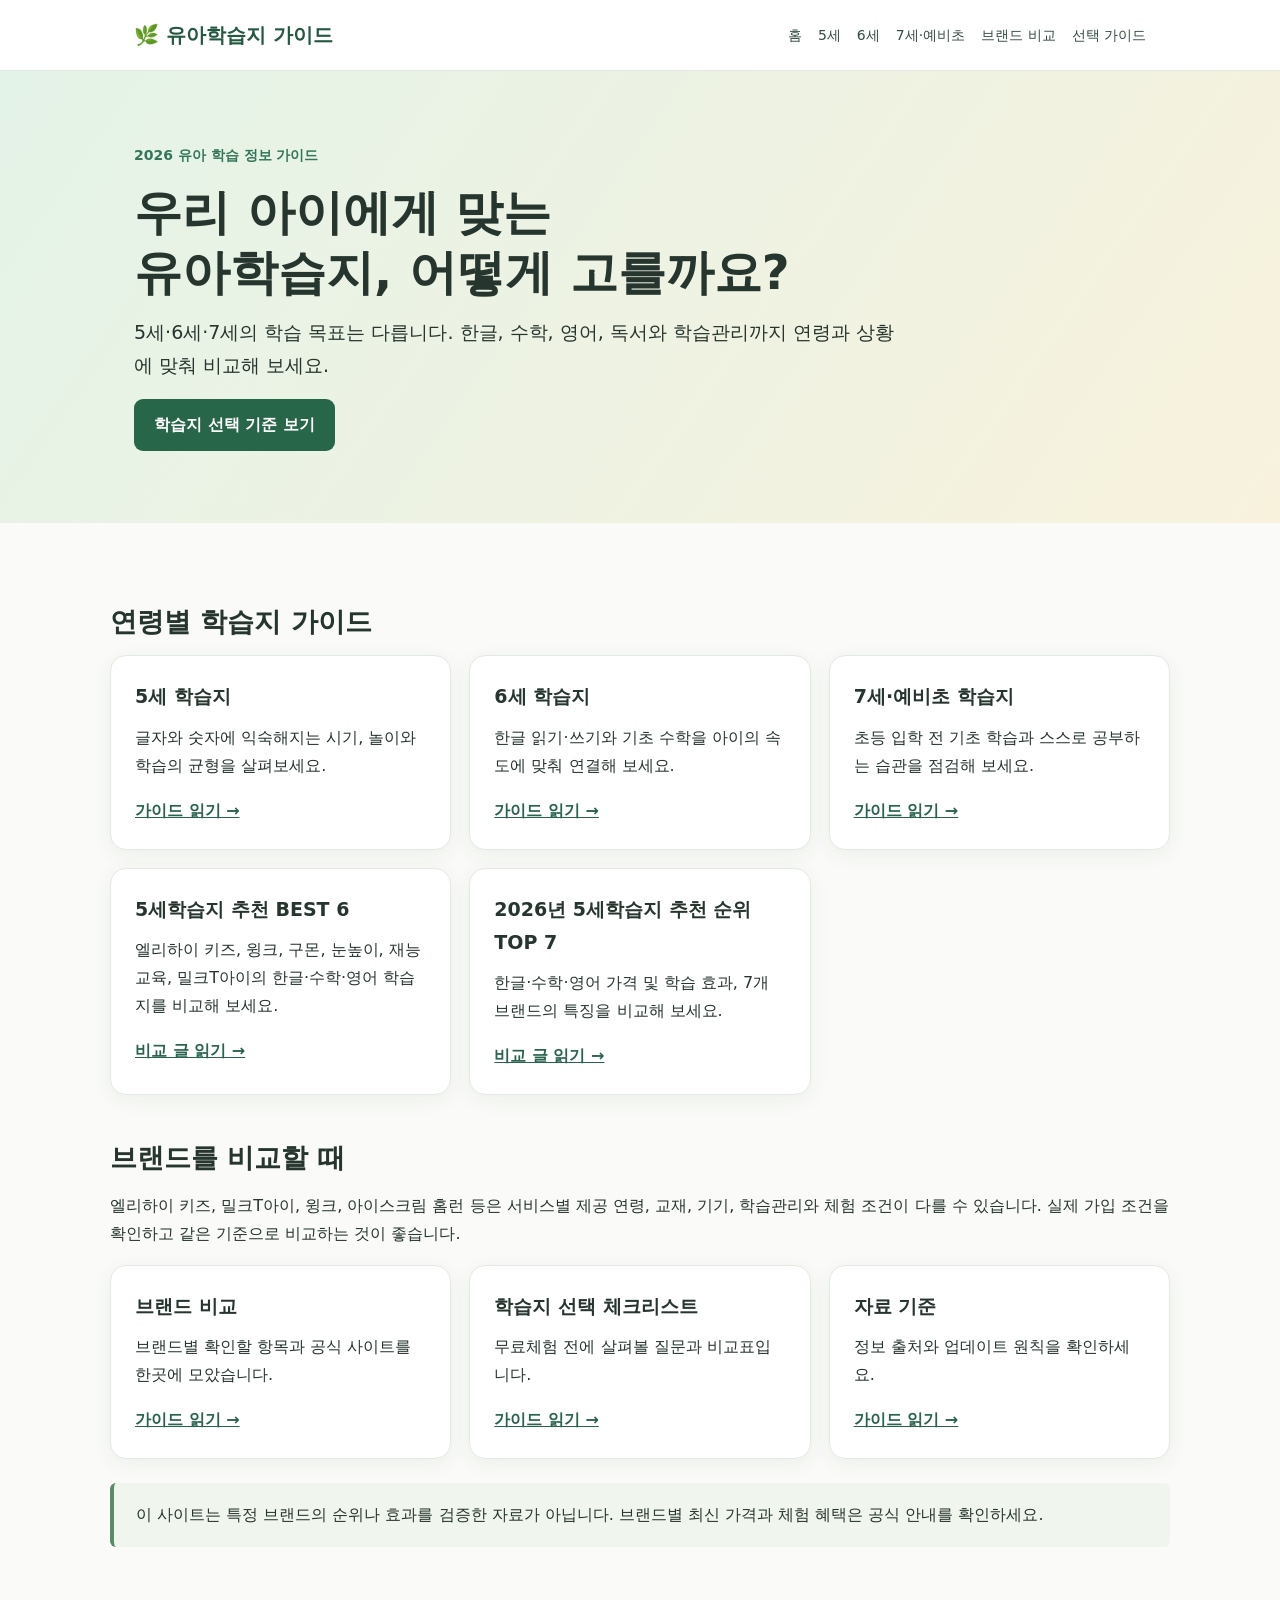
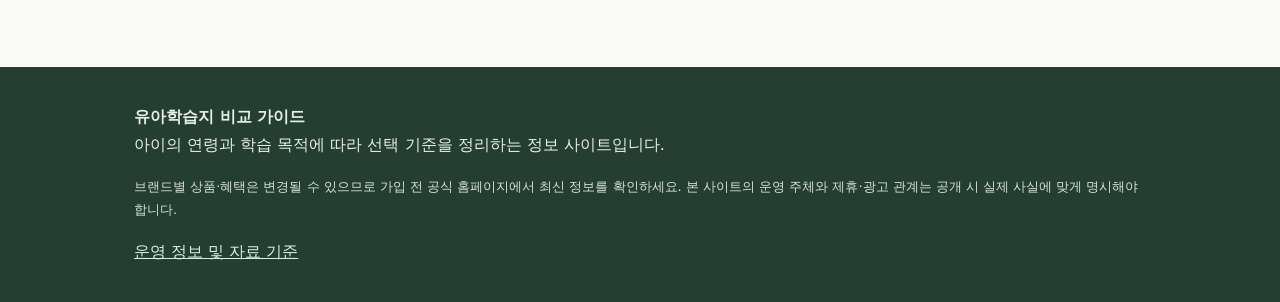
==== commit 82224214: "Add files via upload" ====
--- a/index.html
+++ b/index.html
@@ -1,25 +1 @@
-<!doctype html><html lang="ko"><head><meta charset="utf-8"><meta name="viewport" content="width=device-width, initial-scale=1"><title>유아학습지 추천·비교 | 유아학습지 비교 가이드</title><meta name="description" content="5세부터 7세까지 유아학습지를 고를 때 확인할 학습 과목, 관리 방식, 무료체험 및 비교 기준을 정리했습니다."><meta name="robots" content="index,follow,max-snippet:-1"><link rel="canonical" href="https://jjh950621-star.github.io/index.html"><link rel="stylesheet" href="style.css"><meta property="og:type" content="website"><meta property="og:title" content="유아학습지 추천·비교"><meta property="og:description" content="5세부터 7세까지 유아학습지를 고를 때 확인할 학습 과목, 관리 방식, 무료체험 및 비교 기준을 정리했습니다."><meta property="og:url" content="https://jjh950621-star.github.io/index.html"><script type="application/ld+json">{"@context":"https://schema.org","@type":"WebPage","name":"유아학습지 추천·비교","description":"5세부터 7세까지 유아학습지를 고를 때 확인할 학습 과목, 관리 방식, 무료체험 및 비교 기준을 정리했습니다.","inLanguage":"ko-KR","url":"https://jjh950621-star.github.io/index.html"}</script></head><body><header><div class="wrap nav"><a class="logo" href="index.html">🌿 유아학습지 가이드</a><nav class="links" aria-label="주요 메뉴"><a href="index.html">홈</a><a href="age-5.html">5세</a><a href="age-6.html">6세</a><a href="age-7.html">7세·예비초</a><a href="brands.html">브랜드 비교</a><a href="guide.html">선택 가이드</a></nav></div></header><section class="hero"><div class="wrap"><div class="eyebrow">2026 유아 학습 정보 가이드</div><h1>우리 아이에게 맞는<br>유아학습지, 어떻게 고를까요?</h1><p class="lead">5세·6세·7세의 학습 목표는 다릅니다. 한글, 수학, 영어, 독서와 학습관리까지 연령과 상황에 맞춰 비교해 보세요.</p><a class="btn" href="guide.html">학습지 선택 기준 보기</a></div></section><main class="wrap section"><h2>연령별 학습지 가이드</h2><div class="grid"><article class="card"><h3>5세 학습지</h3><p>글자와 숫자에 익숙해지는 시기, 놀이와 학습의 균형을 살펴보세요.</p><a href="age-5.html">가이드 읽기 →</a></article><article class="card"><h3>6세 학습지</h3><p>한글 읽기·쓰기와 기초 수학을 아이의 속도에 맞춰 연결해 보세요.</p><a href="age-6.html">가이드 읽기 →</a></article><article class="card"><h3>7세·예비초 학습지</h3><p>초등 입학 전 기초 학습과 스스로 공부하는 습관을 점검해 보세요.</p><a href="age-7.html">가이드 읽기 →</a></article>
-<article class="card">
-  <h3>5세학습지 추천 BEST 6</h3>
-  <p>엘리하이 키즈, 윙크, 구몬, 눈높이, 재능교육, 밀크T아이의 한글·수학·영어 학습지를 비교해 보세요.</p>
-  <a href="5se-study-best6.html">비교 글 읽기 →</a>
-</article>
-  
-<article class="card">
-  <h3>2026년 5세학습지 추천 순위 TOP 7</h3>
-  <p>한글·수학·영어 가격 및 학습 효과,
-  7개 브랜드의 특징을 비교해 보세요.</p>
-  <a href="five-year-workbook.html">
-    비교 글 읽기 →
-  </a>
-</article>
-
-<article class="card">
-  <h3>2026년 5세학습지 추천 순위 TOP 7</h3>
-  <p>한글·수학·영어 학습 구성부터 가격, 학습 효과, 브랜드별 특징까지 비교해 보세요.</p>
-  <a href="five-year-workbook.html">비교 글 읽기 →</a>
-</article>
-
-</div><h2>브랜드를 비교할 때</h2><p>엘리하이 키즈, 밀크T아이, 윙크, 아이스크림 홈런 등은 서비스별 제공 연령, 교재, 기기, 학습관리와 체험 조건이 다를 수 있습니다. 실제 가입 조건을 확인하고 같은 기준으로 비교하는 것이 좋습니다.</p><div class="grid"><article class="card"><h3>브랜드 비교</h3><p>브랜드별 확인할 항목과 공식 사이트를 한곳에 모았습니다.</p><a href="brands.html">가이드 읽기 →</a></article><article class="card"><h3>학습지 선택 체크리스트</h3><p>무료체험 전에 살펴볼 질문과 비교표입니다.</p><a href="guide.html">가이드 읽기 →</a></article><article class="card"><h3>자료 기준</h3><p>정보 출처와 업데이트 원칙을 확인하세요.</p><a href="about.html">가이드 읽기 →</a></article></div><div class="notice">이 사이트는 특정 브랜드의 순위나 효과를 검증한 자료가 아닙니다. 브랜드별 최신 가격과 체험 혜택은 공식 안내를 확인하세요.</div></main><footer><div class="wrap"><strong>유아학습지 비교 가이드</strong><p>아이의 연령과 학습 목적에 따라 선택 기준을 정리하는 정보 사이트입니다.</p><p class="small" style="color:#d5e1d9">브랜드별 상품·혜택은 변경될 수 있으므로 가입 전 공식 홈페이지에서 최신 정보를 확인하세요. 본 사이트의 운영 주체와 제휴·광고 관계는 공개 시 실제 사실에 맞게 명시해야 합니다.</p><a href="about.html">운영 정보 및 자료 기준</a></div></footer><div style="max-width:900px;margin:24px auto;padding:20px;text-align:center">
-
-</body></html>
+<!doctype html><html lang="ko"><head><meta charset="utf-8"><meta name="viewport" content="width=device-width, initial-scale=1"><title>유아학습지 추천·비교 | 유아학습지 비교 가이드</title><meta name="description" content="5세부터 7세까지 유아학습지를 고를 때 확인할 학습 과목, 관리 방식, 무료체험 및 비교 기준을 정리했습니다."><meta name="robots" content="index,follow,max-snippet:-1"><link rel="canonical" href="https://jjh950621-star.github.io/index.html"><link rel="stylesheet" href="style.css"><meta property="og:type" content="website"><meta property="og:title" content="유아학습지 추천·비교"><meta property="og:description" content="5세부터 7세까지 유아학습지를 고를 때 확인할 학습 과목, 관리 방식, 무료체험 및 비교 기준을 정리했습니다."><meta property="og:url" content="https://jjh950621-star.github.io/index.html"><script type="application/ld+json">{"@context": "https://schema.org", "@type": "WebPage", "name": "유아학습지 추천·비교", "description": "5세부터 7세까지 유아학습지를 고를 때 확인할 학습 과목, 관리 방식, 무료체험 및 비교 기준을 정리했습니다.", "inLanguage": "ko-KR", "url": "https://jjh950621-star.github.io/index.html"}</script></head><body><header><div class="wrap nav"><a class="logo" href="index.html">🌿 유아학습지 가이드</a><nav class="links" aria-label="주요 메뉴"><a href="index.html">홈</a><a href="age-5.html">5세</a><a href="age-6.html">6세</a><a href="age-7.html">7세·예비초</a><a href="brands.html">브랜드 비교</a><a href="guide.html">선택 가이드</a></nav></div></header><section class="hero"><div class="wrap"><div class="eyebrow">2026 유아 학습 정보 가이드</div><h1>우리 아이에게 맞는<br>유아학습지, 어떻게 고를까요?</h1><p class="lead">5세·6세·7세의 학습 목표는 다릅니다. 한글, 수학, 영어, 독서와 학습관리까지 연령과 상황에 맞춰 비교해 보세요.</p><a class="btn" href="guide.html">학습지 선택 기준 보기</a></div></section><main class="wrap section"><h2>연령별 학습지 가이드</h2><div class="grid"><article class="card"><h3>5세 학습지</h3><p>글자와 숫자에 익숙해지는 시기, 놀이와 학습의 균형을 살펴보세요.</p><a href="age-5.html">가이드 읽기 →</a></article><article class="card"><h3>6세 학습지</h3><p>한글 읽기·쓰기와 기초 수학을 아이의 속도에 맞춰 연결해 보세요.</p><a href="age-6.html">가이드 읽기 →</a></article><article class="card"><h3>7세·예비초 학습지</h3><p>초등 입학 전 기초 학습과 스스로 공부하는 습관을 점검해 보세요.</p><a href="age-7.html">가이드 읽기 →</a></article><article class="card"><h3>5세학습지 추천 BEST 6</h3><p>엘리하이 키즈, 윙크, 구몬, 눈높이, 재능교육, 밀크T아이의 한글·수학·영어 학습지를 비교해 보세요.</p><a href="5se-study-best6.html">비교 글 읽기 →</a></article><article class="card"><h3>2026년 5세학습지 추천 순위 TOP 7</h3><p>한글·수학·영어 가격 및 학습 효과, 7개 브랜드의 특징을 비교해 보세요.</p><a href="five-year-workbook.html">비교 글 읽기 →</a></article></div><h2>브랜드를 비교할 때</h2><p>엘리하이 키즈, 밀크T아이, 윙크, 아이스크림 홈런 등은 서비스별 제공 연령, 교재, 기기, 학습관리와 체험 조건이 다를 수 있습니다. 실제 가입 조건을 확인하고 같은 기준으로 비교하는 것이 좋습니다.</p><div class="grid"><article class="card"><h3>브랜드 비교</h3><p>브랜드별 확인할 항목과 공식 사이트를 한곳에 모았습니다.</p><a href="brands.html">가이드 읽기 →</a></article><article class="card"><h3>학습지 선택 체크리스트</h3><p>무료체험 전에 살펴볼 질문과 비교표입니다.</p><a href="guide.html">가이드 읽기 →</a></article><article class="card"><h3>자료 기준</h3><p>정보 출처와 업데이트 원칙을 확인하세요.</p><a href="about.html">가이드 읽기 →</a></article></div><div class="notice">이 사이트는 특정 브랜드의 순위나 효과를 검증한 자료가 아닙니다. 브랜드별 최신 가격과 체험 혜택은 공식 안내를 확인하세요.</div></main><footer><div class="wrap"><strong>유아학습지 비교 가이드</strong><p>아이의 연령과 학습 목적에 따라 선택 기준을 정리하는 정보 사이트입니다.</p><p class="small" style="color:#d5e1d9">브랜드별 상품·혜택은 변경될 수 있으므로 가입 전 공식 홈페이지에서 최신 정보를 확인하세요. 본 사이트의 운영 주체와 제휴·광고 관계는 공개 시 실제 사실에 맞게 명시해야 합니다.</p><a href="about.html">운영 정보 및 자료 기준</a></div></footer></body></html>
